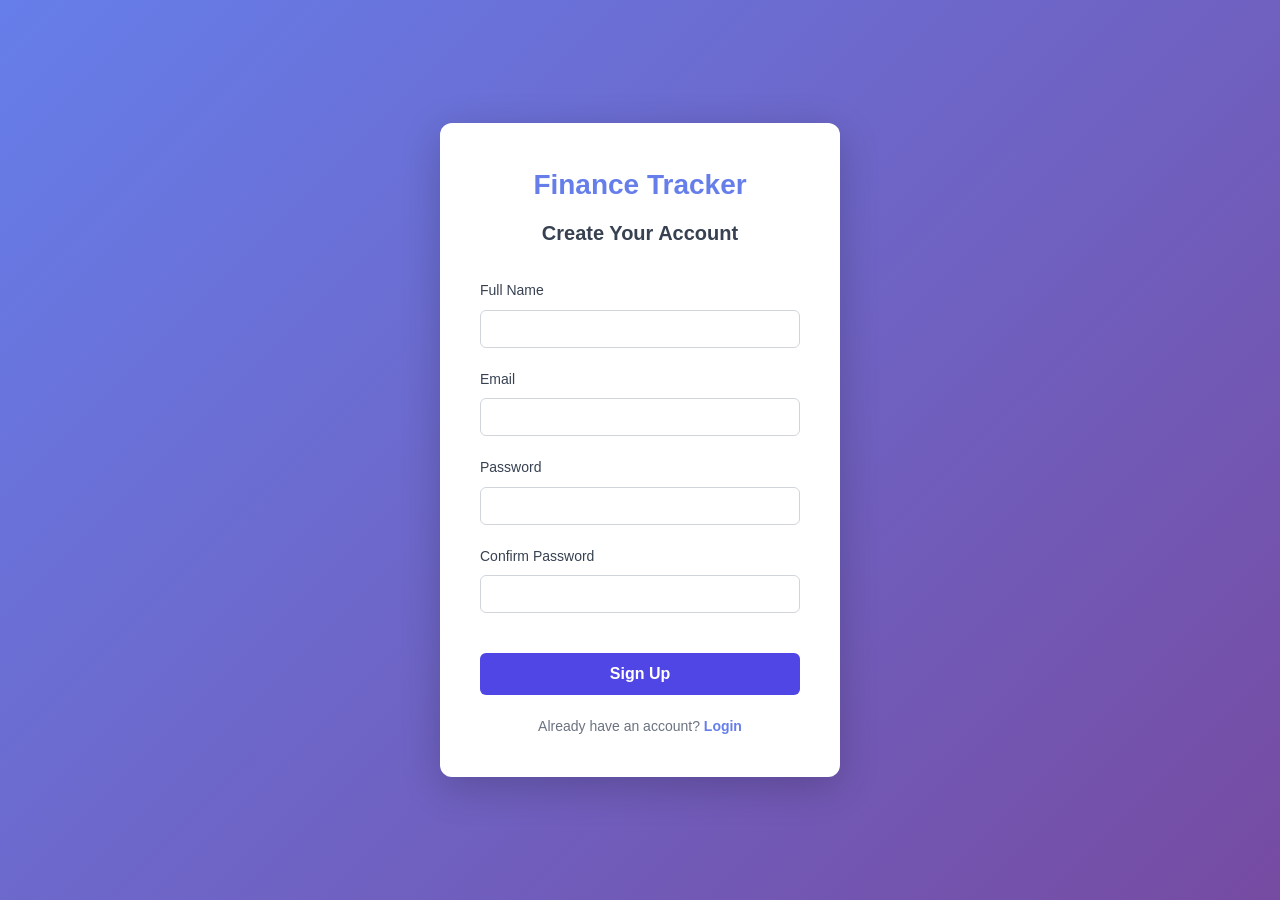
==== Pages/Signup.html @ cb058151 "first commit" ====
<!DOCTYPE html>
<html lang="en">
  <head>
    <meta charset="UTF-8" />
    <meta name="viewport" content="width=device-width, initial-scale=1.0" />
    <title>Finance App - Sign Up</title>
    <link rel="stylesheet" href="../css/style.css" />
    <link rel="stylesheet" href="../css/auth.css" />
  </head>
  <body>
    <div class="auth-container">
      <div class="auth-card">
        <h1>Finance Tracker</h1>
        <h2>Create Your Account</h2>

        <form id="signupForm">
          <div class="form-group">
            <label for="name">Full Name</label>
            <input type="text" id="name" required />
          </div>

          <div class="form-group">
            <label for="email">Email</label>
            <input type="email" id="email" required />
          </div>

          <div class="form-group">
            <label for="password">Password</label>
            <input type="password" id="password" required minlength="6" />
          </div>

          <div class="form-group">
            <label for="confirmPassword">Confirm Password</label>
            <input
              type="password"
              id="confirmPassword"
              required
              minlength="6"
            />
          </div>

          <button type="submit" class="btn-primary">Sign Up</button>

          <p class="auth-link">
            Already have an account? <a href="../index.html">Login</a>
          </p>
        </form>

        <div id="errorMessage" class="error-message"></div>
      </div>
    </div>

    <script src="../js/auth.js"></script>
  </body>
</html>
---- css/style.css ----
/* Global Styles */

* {
  margin: 0;
  padding: 0;
  box-sizing: border-box;
}

:root {
  --primary-color: #4f46e5;
  --primary-dark: #4338ca;
  --success-color: #10b981;
  --danger-color: #ef4444;
  --warning-color: #f59e0b;
  --info-color: #06b6d4;
  --gray-50: #f9fafb;
  --gray-100: #f3f4f6;
  --gray-200: #e5e7eb;
  --gray-300: #d1d5db;
  --gray-400: #9ca3af;
  --gray-500: #6b7280;
  --gray-600: #4b5563;
  --gray-700: #374151;
  --gray-800: #1f2937;
  --gray-900: #111827;
}

body {
  font-family: -apple-system, BlinkMacSystemFont, "Segoe UI", Roboto,
    "Helvetica Neue", Arial, sans-serif;
  background-color: var(--gray-50);
  color: var(--gray-900);
  line-height: 1.6;
}

/* Buttons */
.btn-primary {
  background-color: var(--primary-color);
  color: white;
  border: none;
  padding: 10px 20px;
  border-radius: 6px;
  cursor: pointer;
  font-size: 14px;
  font-weight: 500;
  transition: background-color 0.3s ease;
}

.btn-primary:hover {
  background-color: var(--primary-dark);
}

.btn-danger {
  background-color: var(--danger-color);
  color: white;
  border: none;
  padding: 10px 20px;
  border-radius: 6px;
  cursor: pointer;
  font-size: 14px;
  font-weight: 500;
  transition: background-color 0.3s ease;
}

.btn-danger:hover {
  background-color: #dc2626;
}

.btn-link {
  color: var(--primary-color);
  text-decoration: none;
  font-weight: 500;
  transition: color 0.3s ease;
  display: inline-block;
}

.btn-link:hover {
  color: var(--primary-dark);
}

.btn-logout {
  background-color: transparent;
  color: var(--danger-color);
  border: 1px solid var(--danger-color);
  padding: 8px 16px;
  border-radius: 6px;
  cursor: pointer;
  font-size: 14px;
  font-weight: 500;
  transition: all 0.3s ease;
  width: 100%;
  margin-top: auto;
}

.btn-logout:hover {
  background-color: var(--danger-color);
  color: white;
}

/* Form Styles */
.form-group {
  margin-bottom: 20px;
}

.form-group label {
  display: block;
  margin-bottom: 8px;
  font-weight: 500;
  color: var(--gray-700);
  font-size: 14px;
}

.form-group input,
.form-group select,
.form-group textarea {
  width: 100%;
  padding: 10px 12px;
  border: 1px solid var(--gray-300);
  border-radius: 6px;
  font-size: 14px;
  font-family: inherit;
  transition: border-color 0.3s ease;
}

.form-group input:focus,
.form-group select:focus,
.form-group textarea:focus {
  outline: none;
  border-color: var(--primary-color);
  box-shadow: 0 0 0 3px rgba(79, 70, 229, 0.1);
}

/* Cards */
.card {
  background-color: white;
  border-radius: 8px;
  padding: 20px;
  box-shadow: 0 1px 3px rgba(0, 0, 0, 0.1);
  border: 1px solid var(--gray-200);
}

.card h3 {
  font-size: 16px;
  font-weight: 600;
  color: var(--gray-700);
  margin-bottom: 12px;
}

.card.danger-zone {
  border-color: var(--danger-color);
  background-color: #fef2f2;
}

/* Messages */
.error-message {
  color: var(--danger-color);
  font-size: 14px;
  margin-top: 10px;
  display: none;
}

.message {
  padding: 12px 16px;
  border-radius: 6px;
  margin-bottom: 16px;
  font-size: 14px;
  font-weight: 500;
}

.message.success {
  background-color: #ecfdf5;
  color: #065f46;
  border: 1px solid #d1fae5;
}

.message.error {
  background-color: #fef2f2;
  color: #991b1b;
  border: 1px solid #fee2e2;
}

/* Common Utilities */
.no-data {
  color: var(--gray-500);
  font-size: 14px;
  text-align: center;
  padding: 20px;
}

.amount {
  font-size: 24px;
  font-weight: 700;
  color: var(--gray-900);
  margin: 0;
}

.amount.income {
  color: var(--success-color);
}

.amount.expense {
  color: var(--danger-color);
}

/* Modal */
.modal {
  display: none;
  position: fixed;
  z-index: 1000;
  left: 0;
  top: 0;
  width: 100%;
  height: 100%;
  background-color: rgba(0, 0, 0, 0.5);
  animation: fadeIn 0.3s ease;
}

@keyframes fadeIn {
  from {
    opacity: 0;
  }
  to {
    opacity: 1;
  }
}

.modal-content {
  background-color: white;
  margin: 0 auto;
  padding: 30px;
  border-radius: 12px;
  width: 90%;
  max-width: 520px;
  box-shadow: 0 10px 40px rgba(0, 0, 0, 0.15);
  animation: slideIn 0.3s ease;
  max-height: 90vh;
  overflow-y: auto;
}

@keyframes slideIn {
  from {
    transform: translateY(-50px);
    opacity: 0;
  }
  to {
    transform: translateY(0);
    opacity: 1;
  }
}

.modal-header {
  position: relative;
  margin-bottom: 28px;
}

.modal-header h2 {
  font-size: 24px;
  font-weight: 700;
  color: var(--gray-900);
  margin-bottom: 4px;
}

.modal-subtitle {
  font-size: 14px;
  color: var(--gray-500);
  margin: 0;
}

.close {
  position: absolute;
  top: 0;
  right: 0;
  color: var(--gray-400);
  font-size: 28px;
  font-weight: bold;
  cursor: pointer;
  transition: color 0.3s ease;
  background: none;
  border: none;
  padding: 0;
  width: 32px;
  height: 32px;
  display: flex;
  align-items: center;
  justify-content: center;
}

.close:hover {
  color: var(--gray-600);
}

/* Type Toggle */
.type-toggle {
  display: flex;
  gap: 12px;
  margin-bottom: 24px;
}

.type-btn {
  flex: 1;
  padding: 12px 16px;
  border: 2px solid var(--gray-200);
  background-color: white;
  border-radius: 8px;
  font-size: 15px;
  font-weight: 600;
  cursor: pointer;
  transition: all 0.3s ease;
  color: var(--gray-500);
}

.type-btn:hover {
  border-color: var(--gray-300);
}

.type-btn.active {
  border-color: transparent;
  color: white;
}

.expense-btn.active {
  background-color: #f5f5f5;
  color: var(--gray-900);
  border-color: var(--gray-300);
}

.income-btn.active {
  background-color: #f0fdf4;
  color: var(--gray-900);
  border-color: #d1fae5;
}

/* Amount Input */
.amount-input-wrapper {
  position: relative;
  display: flex;
  align-items: center;
}

.currency-symbol {
  position: absolute;
  left: 12px;
  color: var(--gray-600);
  font-weight: 600;
  font-size: 15px;
  pointer-events: none;
}

.amount-input-wrapper input {
  padding-left: 30px !important;
  font-size: 15px;
  font-weight: 500;
}

/* Receipt Upload */
.receipt-upload {
  position: relative;
  border: 2px solid var(--gray-200);
  border-radius: 8px;
  padding: 32px 16px;
  text-align: center;
  cursor: pointer;
  transition: all 0.3s ease;
}

.receipt-upload:hover {
  border-color: var(--gray-300);
  background-color: var(--gray-50);
}

.receipt-upload input[type="file"] {
  display: none;
}

.upload-placeholder {
  display: flex;
  flex-direction: column;
  align-items: center;
  gap: 8px;
}

.upload-icon {
  font-size: 28px;
}

.upload-placeholder p {
  color: var(--gray-500);
  font-size: 13px;
  margin: 0;
}

/* Modal Actions */
.modal-actions {
  display: flex;
  gap: 12px;
  margin-top: 32px;
}

.btn-cancel {
  flex: 1;
  background-color: white;
  color: var(--gray-700);
  border: 1px solid var(--gray-300);
  padding: 12px 20px;
  border-radius: 8px;
  font-size: 14px;
  font-weight: 600;
  cursor: pointer;
  transition: all 0.3s ease;
}

.btn-cancel:hover {
  background-color: var(--gray-50);
  border-color: var(--gray-400);
}

.btn-submit {
  flex: 1;
  background-color: #1ec988;
  color: white;
  border: none;
  padding: 12px 20px;
  border-radius: 8px;
  font-size: 14px;
  font-weight: 600;
  cursor: pointer;
  transition: all 0.3s ease;
}

.btn-submit:hover {
  background-color: #16b875;
}

.required {
  color: var(--danger-color);
}

/* Responsive */
@media (max-width: 768px) {
  .modal-content {
    width: 95%;
    margin: 20% auto;
  }
}
---- css/auth.css ----
/* Authentication Pages Styles */

.auth-container {
  display: flex;
  justify-content: center;
  align-items: center;
  min-height: 100vh;
  background: linear-gradient(135deg, #667eea 0%, #764ba2 100%);
  padding: 20px;
}

.auth-card {
  background-color: white;
  border-radius: 12px;
  padding: 40px;
  box-shadow: 0 10px 40px rgba(0, 0, 0, 0.2);
  width: 100%;
  max-width: 400px;
  animation: slideUp 0.5s ease;
}

@keyframes slideUp {
  from {
    transform: translateY(30px);
    opacity: 0;
  }
  to {
    transform: translateY(0);
    opacity: 1;
  }
}

.auth-card h1 {
  font-size: 28px;
  font-weight: 700;
  color: #667eea;
  margin-bottom: 10px;
  text-align: center;
}

.auth-card h2 {
  font-size: 20px;
  font-weight: 600;
  color: #374151;
  margin-bottom: 30px;
  text-align: center;
}

.auth-card form {
  display: flex;
  flex-direction: column;
}

.auth-card button[type="submit"] {
  margin-top: 20px;
  padding: 12px;
  font-size: 16px;
  font-weight: 600;
}

.auth-link {
  text-align: center;
  margin-top: 20px;
  color: #6b7280;
  font-size: 14px;
}

.auth-link a {
  color: #667eea;
  text-decoration: none;
  font-weight: 600;
  transition: color 0.3s ease;
}

.auth-link a:hover {
  color: #764ba2;
  text-decoration: underline;
}

.error-message {
  color: #dc2626;
  font-size: 14px;
  margin-top: 10px;
  display: none;
  padding: 10px;
  background-color: #fef2f2;
  border: 1px solid #fecaca;
  border-radius: 6px;
}

.error-message.show {
  display: block;
}
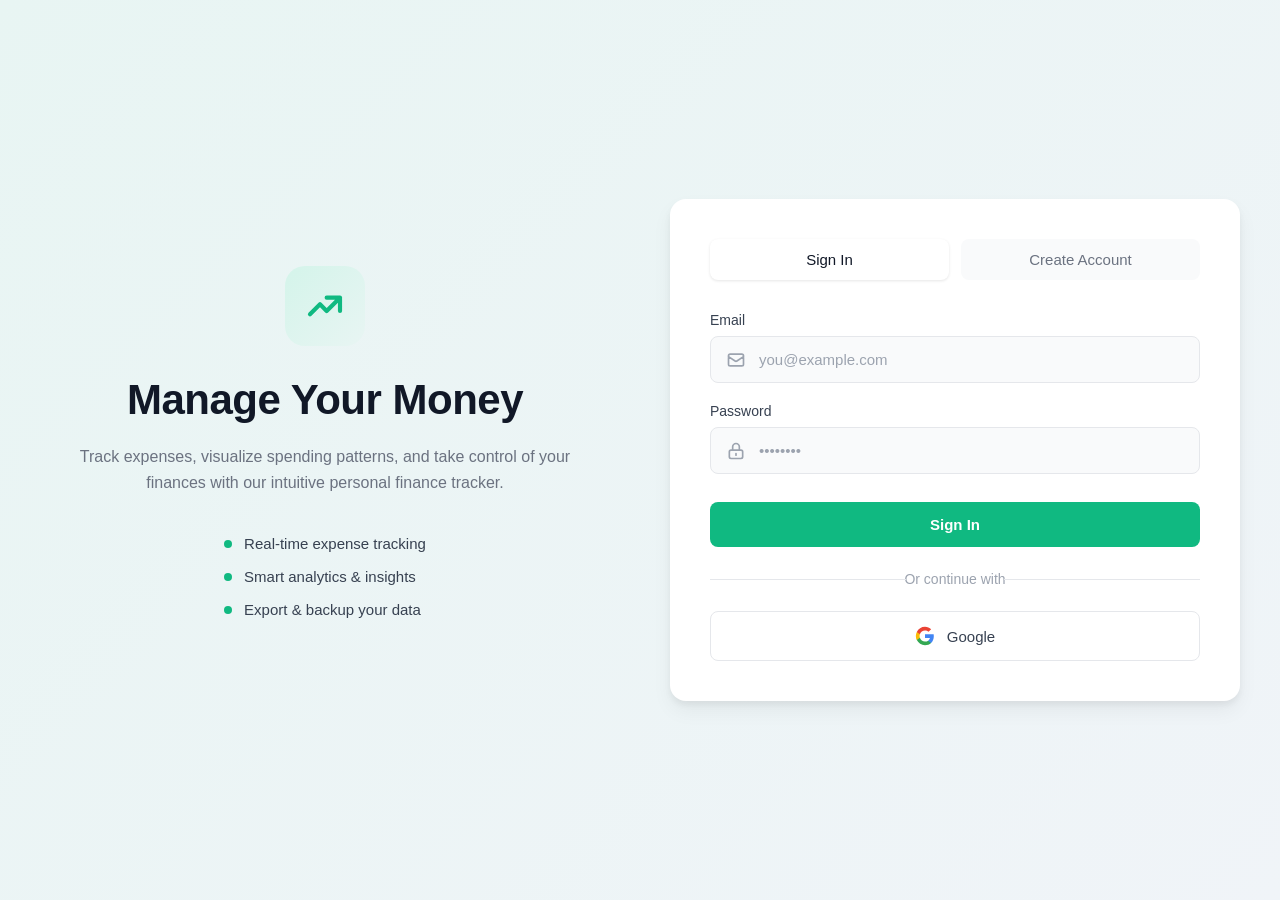
==== commit dceb66fc: "changed sign up" ====
--- a/Pages/Signup.html
+++ b/Pages/Signup.html
@@ -3,53 +3,778 @@
   <head>
     <meta charset="UTF-8" />
     <meta name="viewport" content="width=device-width, initial-scale=1.0" />
-    <title>Finance App - Sign Up</title>
-    <link rel="stylesheet" href="../css/style.css" />
-    <link rel="stylesheet" href="../css/auth.css" />
+    <title>Finance Tracker - Create Account</title>
+    <style>
+      * {
+        margin: 0;
+        padding: 0;
+        box-sizing: border-box;
+      }
+
+      body {
+        font-family: -apple-system, BlinkMacSystemFont, "Segoe UI", Roboto,
+          "Helvetica Neue", Arial, sans-serif;
+        background: linear-gradient(135deg, #e8f5f3 0%, #f0f4f8 100%);
+        min-height: 100vh;
+        display: flex;
+        align-items: center;
+        justify-content: center;
+        padding: 20px;
+      }
+
+      .container {
+        display: grid;
+        grid-template-columns: 1fr 1fr;
+        max-width: 1200px;
+        width: 100%;
+        gap: 60px;
+        align-items: center;
+      }
+
+      .left-section {
+        text-align: center;
+      }
+
+      .icon-wrapper {
+        width: 80px;
+        height: 80px;
+        background: linear-gradient(135deg, #d4f4ea 0%, #e8f5f3 100%);
+        border-radius: 20px;
+        display: flex;
+        align-items: center;
+        justify-content: center;
+        margin: 0 auto 30px;
+      }
+
+      .icon {
+        width: 40px;
+        height: 40px;
+        color: #10b981;
+      }
+
+      h1 {
+        font-size: 42px;
+        font-weight: 700;
+        color: #111827;
+        margin-bottom: 20px;
+        letter-spacing: -0.5px;
+      }
+
+      .subtitle {
+        font-size: 16px;
+        color: #6b7280;
+        line-height: 1.6;
+        margin-bottom: 40px;
+        max-width: 500px;
+        margin-left: auto;
+        margin-right: auto;
+      }
+
+      .features {
+        list-style: none;
+        text-align: left;
+        display: inline-block;
+      }
+
+      .features li {
+        display: flex;
+        align-items: center;
+        font-size: 15px;
+        color: #374151;
+        margin-bottom: 16px;
+      }
+
+      .features li::before {
+        content: "";
+        width: 8px;
+        height: 8px;
+        background: #10b981;
+        border-radius: 50%;
+        margin-right: 12px;
+        flex-shrink: 0;
+      }
+
+      .right-section {
+        background: white;
+        border-radius: 16px;
+        padding: 40px;
+        box-shadow: 0 4px 6px rgba(0, 0, 0, 0.05),
+          0 10px 20px rgba(0, 0, 0, 0.05);
+      }
+
+      .tabs {
+        display: flex;
+        gap: 12px;
+        margin-bottom: 32px;
+      }
+
+      .tab {
+        flex: 1;
+        padding: 12px 24px;
+        background: transparent;
+        border: none;
+        border-radius: 8px;
+        font-size: 15px;
+        font-weight: 500;
+        cursor: pointer;
+        transition: all 0.2s;
+        color: #6b7280;
+      }
+
+      .tab.active {
+        background: white;
+        color: #111827;
+        box-shadow: 0 1px 3px rgba(0, 0, 0, 0.1);
+      }
+
+      .tab:not(.active) {
+        background: #f9fafb;
+      }
+
+      .form-container {
+        display: none;
+      }
+
+      .form-container.active {
+        display: block;
+      }
+
+      .form-group {
+        margin-bottom: 20px;
+      }
+
+      label {
+        display: block;
+        font-size: 14px;
+        font-weight: 500;
+        color: #374151;
+        margin-bottom: 8px;
+      }
+
+      .input-wrapper {
+        position: relative;
+      }
+
+      .input-icon {
+        position: absolute;
+        left: 16px;
+        top: 50%;
+        transform: translateY(-50%);
+        color: #9ca3af;
+        width: 20px;
+        height: 20px;
+      }
+
+      input {
+        width: 100%;
+        padding: 14px 16px 14px 48px;
+        border: 1px solid #e5e7eb;
+        border-radius: 8px;
+        font-size: 15px;
+        transition: all 0.2s;
+        background: #f9fafb;
+      }
+
+      input:focus {
+        outline: none;
+        border-color: #10b981;
+        background: white;
+      }
+
+      input::placeholder {
+        color: #9ca3af;
+      }
+
+      .submit-btn {
+        width: 100%;
+        padding: 14px;
+        background: #10b981;
+        color: white;
+        border: none;
+        border-radius: 8px;
+        font-size: 15px;
+        font-weight: 600;
+        cursor: pointer;
+        transition: all 0.2s;
+        margin-top: 8px;
+      }
+
+      .submit-btn:hover {
+        background: #059669;
+        transform: translateY(-1px);
+        box-shadow: 0 4px 12px rgba(16, 185, 129, 0.3);
+      }
+
+      .divider {
+        text-align: center;
+        margin: 24px 0;
+        color: #9ca3af;
+        font-size: 14px;
+        position: relative;
+      }
+
+      .divider::before,
+      .divider::after {
+        content: "";
+        position: absolute;
+        top: 50%;
+        width: 40%;
+        height: 1px;
+        background: #e5e7eb;
+      }
+
+      .divider::before {
+        left: 0;
+      }
+
+      .divider::after {
+        right: 0;
+      }
+
+      .google-btn {
+        width: 100%;
+        padding: 14px;
+        background: white;
+        border: 1px solid #e5e7eb;
+        border-radius: 8px;
+        font-size: 15px;
+        font-weight: 500;
+        cursor: pointer;
+        display: flex;
+        align-items: center;
+        justify-content: center;
+        gap: 12px;
+        transition: all 0.2s;
+        color: #374151;
+      }
+
+      .google-btn:hover {
+        background: #f9fafb;
+        border-color: #d1d5db;
+      }
+
+      .name-group {
+        display: grid;
+        grid-template-columns: 1fr 1fr;
+        gap: 16px;
+      }
+
+      .success-message,
+      .error-message {
+        padding: 12px;
+        border-radius: 8px;
+        margin-bottom: 20px;
+        font-size: 14px;
+        display: none;
+      }
+
+      .success-message {
+        background: #d1fae5;
+        border: 1px solid #10b981;
+        color: #065f46;
+      }
+
+      .error-message {
+        background: #fef2f2;
+        border: 1px solid #fecaca;
+        color: #dc2626;
+      }
+
+      .success-message.show,
+      .error-message.show {
+        display: block;
+      }
+
+      @media (max-width: 968px) {
+        .container {
+          grid-template-columns: 1fr;
+          gap: 40px;
+        }
+
+        h1 {
+          font-size: 36px;
+        }
+
+        .name-group {
+          grid-template-columns: 1fr;
+        }
+      }
+    </style>
   </head>
   <body>
-    <div class="auth-container">
-      <div class="auth-card">
-        <h1>Finance Tracker</h1>
-        <h2>Create Your Account</h2>
-
-        <form id="signupForm">
-          <div class="form-group">
-            <label for="name">Full Name</label>
-            <input type="text" id="name" required />
+    <div class="container">
+      <div class="left-section">
+        <div class="icon-wrapper">
+          <svg
+            class="icon"
+            fill="none"
+            stroke="currentColor"
+            viewBox="0 0 24 24"
+          >
+            <path
+              stroke-linecap="round"
+              stroke-linejoin="round"
+              stroke-width="2.5"
+              d="M13 7h8m0 0v8m0-8l-8 8-4-4-6 6"
+            ></path>
+          </svg>
+        </div>
+        <h1>Manage Your Money</h1>
+        <p class="subtitle">
+          Track expenses, visualize spending patterns, and take control of your
+          finances with our intuitive personal finance tracker.
+        </p>
+        <ul class="features">
+          <li>Real-time expense tracking</li>
+          <li>Smart analytics & insights</li>
+          <li>Export & backup your data</li>
+        </ul>
+      </div>
+
+      <div class="right-section">
+        <div class="tabs">
+          <button class="tab active" onclick="switchTab('signin')">
+            Sign In
+          </button>
+          <button class="tab" onclick="switchTab('signup')">
+            Create Account
+          </button>
+        </div>
+
+        <!-- Sign In Form -->
+        <div id="signin-form" class="form-container active">
+          <div id="signin-success" class="success-message">
+            ✓ Successfully signed in! Redirecting to dashboard...
           </div>
-
-          <div class="form-group">
-            <label for="email">Email</label>
-            <input type="email" id="email" required />
+          <div id="signin-error" class="error-message"></div>
+          <form onsubmit="handleSignIn(event)">
+            <div class="form-group">
+              <label>Email</label>
+              <div class="input-wrapper">
+                <svg
+                  class="input-icon"
+                  fill="none"
+                  stroke="currentColor"
+                  viewBox="0 0 24 24"
+                >
+                  <path
+                    stroke-linecap="round"
+                    stroke-linejoin="round"
+                    stroke-width="2"
+                    d="M3 8l7.89 5.26a2 2 0 002.22 0L21 8M5 19h14a2 2 0 002-2V7a2 2 0 00-2-2H5a2 2 0 00-2 2v10a2 2 0 002 2z"
+                  ></path>
+                </svg>
+                <input
+                  type="email"
+                  id="signin-email"
+                  placeholder="you@example.com"
+                  required
+                />
+              </div>
+            </div>
+
+            <div class="form-group">
+              <label>Password</label>
+              <div class="input-wrapper">
+                <svg
+                  class="input-icon"
+                  fill="none"
+                  stroke="currentColor"
+                  viewBox="0 0 24 24"
+                >
+                  <path
+                    stroke-linecap="round"
+                    stroke-linejoin="round"
+                    stroke-width="2"
+                    d="M12 15v2m-6 4h12a2 2 0 002-2v-6a2 2 0 00-2-2H6a2 2 0 00-2 2v6a2 2 0 002 2zm10-10V7a4 4 0 00-8 0v4h8z"
+                  ></path>
+                </svg>
+                <input
+                  type="password"
+                  id="signin-password"
+                  placeholder="••••••••"
+                  required
+                />
+              </div>
+            </div>
+
+            <button type="submit" class="submit-btn">Sign In</button>
+
+            <div class="divider">Or continue with</div>
+
+            <button type="button" class="google-btn">
+              <svg width="20" height="20" viewBox="0 0 24 24">
+                <path
+                  fill="#4285F4"
+                  d="M22.56 12.25c0-.78-.07-1.53-.2-2.25H12v4.26h5.92c-.26 1.37-1.04 2.53-2.21 3.31v2.77h3.57c2.08-1.92 3.28-4.74 3.28-8.09z"
+                />
+                <path
+                  fill="#34A853"
+                  d="M12 23c2.97 0 5.46-.98 7.28-2.66l-3.57-2.77c-.98.66-2.23 1.06-3.71 1.06-2.86 0-5.29-1.93-6.16-4.53H2.18v2.84C3.99 20.53 7.7 23 12 23z"
+                />
+                <path
+                  fill="#FBBC05"
+                  d="M5.84 14.09c-.22-.66-.35-1.36-.35-2.09s.13-1.43.35-2.09V7.07H2.18C1.43 8.55 1 10.22 1 12s.43 3.45 1.18 4.93l2.85-2.22.81-.62z"
+                />
+                <path
+                  fill="#EA4335"
+                  d="M12 5.38c1.62 0 3.06.56 4.21 1.64l3.15-3.15C17.45 2.09 14.97 1 12 1 7.7 1 3.99 3.47 2.18 7.07l3.66 2.84c.87-2.6 3.3-4.53 6.16-4.53z"
+                />
+              </svg>
+              Google
+            </button>
+          </form>
+        </div>
+
+        <!-- Sign Up Form -->
+        <div id="signup-form" class="form-container">
+          <div id="signup-success" class="success-message">
+            ✓ Account created successfully! Redirecting to dashboard...
           </div>
-
-          <div class="form-group">
-            <label for="password">Password</label>
-            <input type="password" id="password" required minlength="6" />
-          </div>
-
-          <div class="form-group">
-            <label for="confirmPassword">Confirm Password</label>
-            <input
-              type="password"
-              id="confirmPassword"
-              required
-              minlength="6"
-            />
-          </div>
-
-          <button type="submit" class="btn-primary">Sign Up</button>
-
-          <p class="auth-link">
-            Already have an account? <a href="../index.html">Login</a>
-          </p>
-        </form>
-
-        <div id="errorMessage" class="error-message"></div>
+          <div id="signup-error" class="error-message"></div>
+          <form onsubmit="handleSignUp(event)">
+            <div class="name-group">
+              <div class="form-group">
+                <label>First Name</label>
+                <div class="input-wrapper">
+                  <svg
+                    class="input-icon"
+                    fill="none"
+                    stroke="currentColor"
+                    viewBox="0 0 24 24"
+                  >
+                    <path
+                      stroke-linecap="round"
+                      stroke-linejoin="round"
+                      stroke-width="2"
+                      d="M16 7a4 4 0 11-8 0 4 4 0 018 0zM12 14a7 7 0 00-7 7h14a7 7 0 00-7-7z"
+                    ></path>
+                  </svg>
+                  <input
+                    type="text"
+                    id="signup-firstname"
+                    placeholder="John"
+                    required
+                  />
+                </div>
+              </div>
+
+              <div class="form-group">
+                <label>Last Name</label>
+                <div class="input-wrapper">
+                  <svg
+                    class="input-icon"
+                    fill="none"
+                    stroke="currentColor"
+                    viewBox="0 0 24 24"
+                  >
+                    <path
+                      stroke-linecap="round"
+                      stroke-linejoin="round"
+                      stroke-width="2"
+                      d="M16 7a4 4 0 11-8 0 4 4 0 018 0zM12 14a7 7 0 00-7 7h14a7 7 0 00-7-7z"
+                    ></path>
+                  </svg>
+                  <input
+                    type="text"
+                    id="signup-lastname"
+                    placeholder="Doe"
+                    required
+                  />
+                </div>
+              </div>
+            </div>
+
+            <div class="form-group">
+              <label>Email</label>
+              <div class="input-wrapper">
+                <svg
+                  class="input-icon"
+                  fill="none"
+                  stroke="currentColor"
+                  viewBox="0 0 24 24"
+                >
+                  <path
+                    stroke-linecap="round"
+                    stroke-linejoin="round"
+                    stroke-width="2"
+                    d="M3 8l7.89 5.26a2 2 0 002.22 0L21 8M5 19h14a2 2 0 002-2V7a2 2 0 00-2-2H5a2 2 0 00-2 2v10a2 2 0 002 2z"
+                  ></path>
+                </svg>
+                <input
+                  type="email"
+                  id="signup-email"
+                  placeholder="you@example.com"
+                  required
+                />
+              </div>
+            </div>
+
+            <div class="form-group">
+              <label>Password</label>
+              <div class="input-wrapper">
+                <svg
+                  class="input-icon"
+                  fill="none"
+                  stroke="currentColor"
+                  viewBox="0 0 24 24"
+                >
+                  <path
+                    stroke-linecap="round"
+                    stroke-linejoin="round"
+                    stroke-width="2"
+                    d="M12 15v2m-6 4h12a2 2 0 002-2v-6a2 2 0 00-2-2H6a2 2 0 00-2 2v6a2 2 0 002 2zm10-10V7a4 4 0 00-8 0v4h8z"
+                  ></path>
+                </svg>
+                <input
+                  type="password"
+                  id="signup-password"
+                  placeholder="••••••••"
+                  required
+                  minlength="6"
+                />
+              </div>
+            </div>
+
+            <div class="form-group">
+              <label>Confirm Password</label>
+              <div class="input-wrapper">
+                <svg
+                  class="input-icon"
+                  fill="none"
+                  stroke="currentColor"
+                  viewBox="0 0 24 24"
+                >
+                  <path
+                    stroke-linecap="round"
+                    stroke-linejoin="round"
+                    stroke-width="2"
+                    d="M9 12l2 2 4-4m6 2a9 9 0 11-18 0 9 9 0 0118 0z"
+                  ></path>
+                </svg>
+                <input
+                  type="password"
+                  id="signup-confirm"
+                  placeholder="••••••••"
+                  required
+                  minlength="6"
+                />
+              </div>
+            </div>
+
+            <button type="submit" class="submit-btn">Create Account</button>
+
+            <div class="divider">Or continue with</div>
+
+            <button type="button" class="google-btn">
+              <svg width="20" height="20" viewBox="0 0 24 24">
+                <path
+                  fill="#4285F4"
+                  d="M22.56 12.25c0-.78-.07-1.53-.2-2.25H12v4.26h5.92c-.26 1.37-1.04 2.53-2.21 3.31v2.77h3.57c2.08-1.92 3.28-4.74 3.28-8.09z"
+                />
+                <path
+                  fill="#34A853"
+                  d="M12 23c2.97 0 5.46-.98 7.28-2.66l-3.57-2.77c-.98.66-2.23 1.06-3.71 1.06-2.86 0-5.29-1.93-6.16-4.53H2.18v2.84C3.99 20.53 7.7 23 12 23z"
+                />
+                <path
+                  fill="#FBBC05"
+                  d="M5.84 14.09c-.22-.66-.35-1.36-.35-2.09s.13-1.43.35-2.09V7.07H2.18C1.43 8.55 1 10.22 1 12s.43 3.45 1.18 4.93l2.85-2.22.81-.62z"
+                />
+                <path
+                  fill="#EA4335"
+                  d="M12 5.38c1.62 0 3.06.56 4.21 1.64l3.15-3.15C17.45 2.09 14.97 1 12 1 7.7 1 3.99 3.47 2.18 7.07l3.66 2.84c.87-2.6 3.3-4.53 6.16-4.53z"
+                />
+              </svg>
+              Google
+            </button>
+          </form>
+        </div>
       </div>
     </div>
 
-    <script src="../js/auth.js"></script>
+    <script>
+      // Check if user is already logged in on page load
+      document.addEventListener("DOMContentLoaded", () => {
+        const user = JSON.parse(localStorage.getItem("user"));
+        if (user) {
+          // User is already logged in, redirect to dashboard
+          window.location.href = "dashboard.html";
+        }
+      });
+
+      function switchTab(tab) {
+        const tabs = document.querySelectorAll(".tab");
+        tabs.forEach((t) => t.classList.remove("active"));
+        event.target.classList.add("active");
+
+        const signinForm = document.getElementById("signin-form");
+        const signupForm = document.getElementById("signup-form");
+
+        if (tab === "signin") {
+          signinForm.classList.add("active");
+          signupForm.classList.remove("active");
+        } else {
+          signupForm.classList.add("active");
+          signinForm.classList.remove("active");
+        }
+
+        // Hide all messages
+        document.getElementById("signin-success").classList.remove("show");
+        document.getElementById("signup-success").classList.remove("show");
+        document.getElementById("signin-error").classList.remove("show");
+        document.getElementById("signup-error").classList.remove("show");
+      }
+
+      function showError(message, errorElement) {
+        errorElement.textContent = message;
+        errorElement.classList.add("show");
+
+        setTimeout(() => {
+          errorElement.textContent = "";
+          errorElement.classList.remove("show");
+        }, 5000);
+      }
+
+      function isValidEmail(email) {
+        const emailRegex = /^[^\s@]+@[^\s@]+\.[^\s@]+$/;
+        return emailRegex.test(email);
+      }
+
+      function handleSignIn(event) {
+        event.preventDefault();
+
+        const email = document.getElementById("signin-email").value.trim();
+        const password = document.getElementById("signin-password").value;
+        const errorMessage = document.getElementById("signin-error");
+        const successMessage = document.getElementById("signin-success");
+
+        errorMessage.classList.remove("show");
+        successMessage.classList.remove("show");
+
+        if (!email || !password) {
+          showError("Please fill in all fields", errorMessage);
+          return;
+        }
+
+        const registeredUsers =
+          JSON.parse(localStorage.getItem("registeredUsers")) || [];
+        const user = registeredUsers.find(
+          (u) => u.email === email && u.password === password
+        );
+
+        if (!user) {
+          showError("Invalid email or password", errorMessage);
+          return;
+        }
+
+        localStorage.setItem(
+          "user",
+          JSON.stringify({
+            id: user.id,
+            displayName: user.name,
+            email: user.email,
+            loginTime: new Date().toISOString(),
+          })
+        );
+
+        successMessage.classList.add("show");
+
+        setTimeout(() => {
+          window.location.href = "dashboard.html";
+        }, 1500);
+      }
+
+      function handleSignUp(event) {
+        event.preventDefault();
+
+        const firstName = document
+          .getElementById("signup-firstname")
+          .value.trim();
+        const lastName = document
+          .getElementById("signup-lastname")
+          .value.trim();
+        const email = document.getElementById("signup-email").value.trim();
+        const password = document.getElementById("signup-password").value;
+        const confirmPassword = document.getElementById("signup-confirm").value;
+        const errorMessage = document.getElementById("signup-error");
+        const successMessage = document.getElementById("signup-success");
+
+        errorMessage.classList.remove("show");
+        successMessage.classList.remove("show");
+
+        if (
+          !firstName ||
+          !lastName ||
+          !email ||
+          !password ||
+          !confirmPassword
+        ) {
+          showError("Please fill in all fields", errorMessage);
+          return;
+        }
+
+        if (password.length < 6) {
+          showError(
+            "Password must be at least 6 characters long",
+            errorMessage
+          );
+          return;
+        }
+
+        if (password !== confirmPassword) {
+          showError("Passwords do not match", errorMessage);
+          return;
+        }
+
+        if (!isValidEmail(email)) {
+          showError("Please enter a valid email", errorMessage);
+          return;
+        }
+
+        let registeredUsers =
+          JSON.parse(localStorage.getItem("registeredUsers")) || [];
+
+        if (registeredUsers.some((u) => u.email === email)) {
+          showError(
+            "Email already registered. Please sign in instead",
+            errorMessage
+          );
+          return;
+        }
+
+        const newUser = {
+          id:
+            registeredUsers.length > 0
+              ? Math.max(...registeredUsers.map((u) => u.id)) + 1
+              : 1,
+          name: `${firstName} ${lastName}`,
+          email,
+          password,
+          createdAt: new Date().toISOString(),
+        };
+
+        registeredUsers.push(newUser);
+        localStorage.setItem(
+          "registeredUsers",
+          JSON.stringify(registeredUsers)
+        );
+
+        localStorage.setItem(
+          "user",
+          JSON.stringify({
+            id: newUser.id,
+            displayName: newUser.name,
+            email: newUser.email,
+            loginTime: new Date().toISOString(),
+          })
+        );
+
+        successMessage.classList.add("show");
+
+        setTimeout(() => {
+          window.location.href = "dashboard.html";
+        }, 1500);
+      }
+    </script>
   </body>
 </html>
